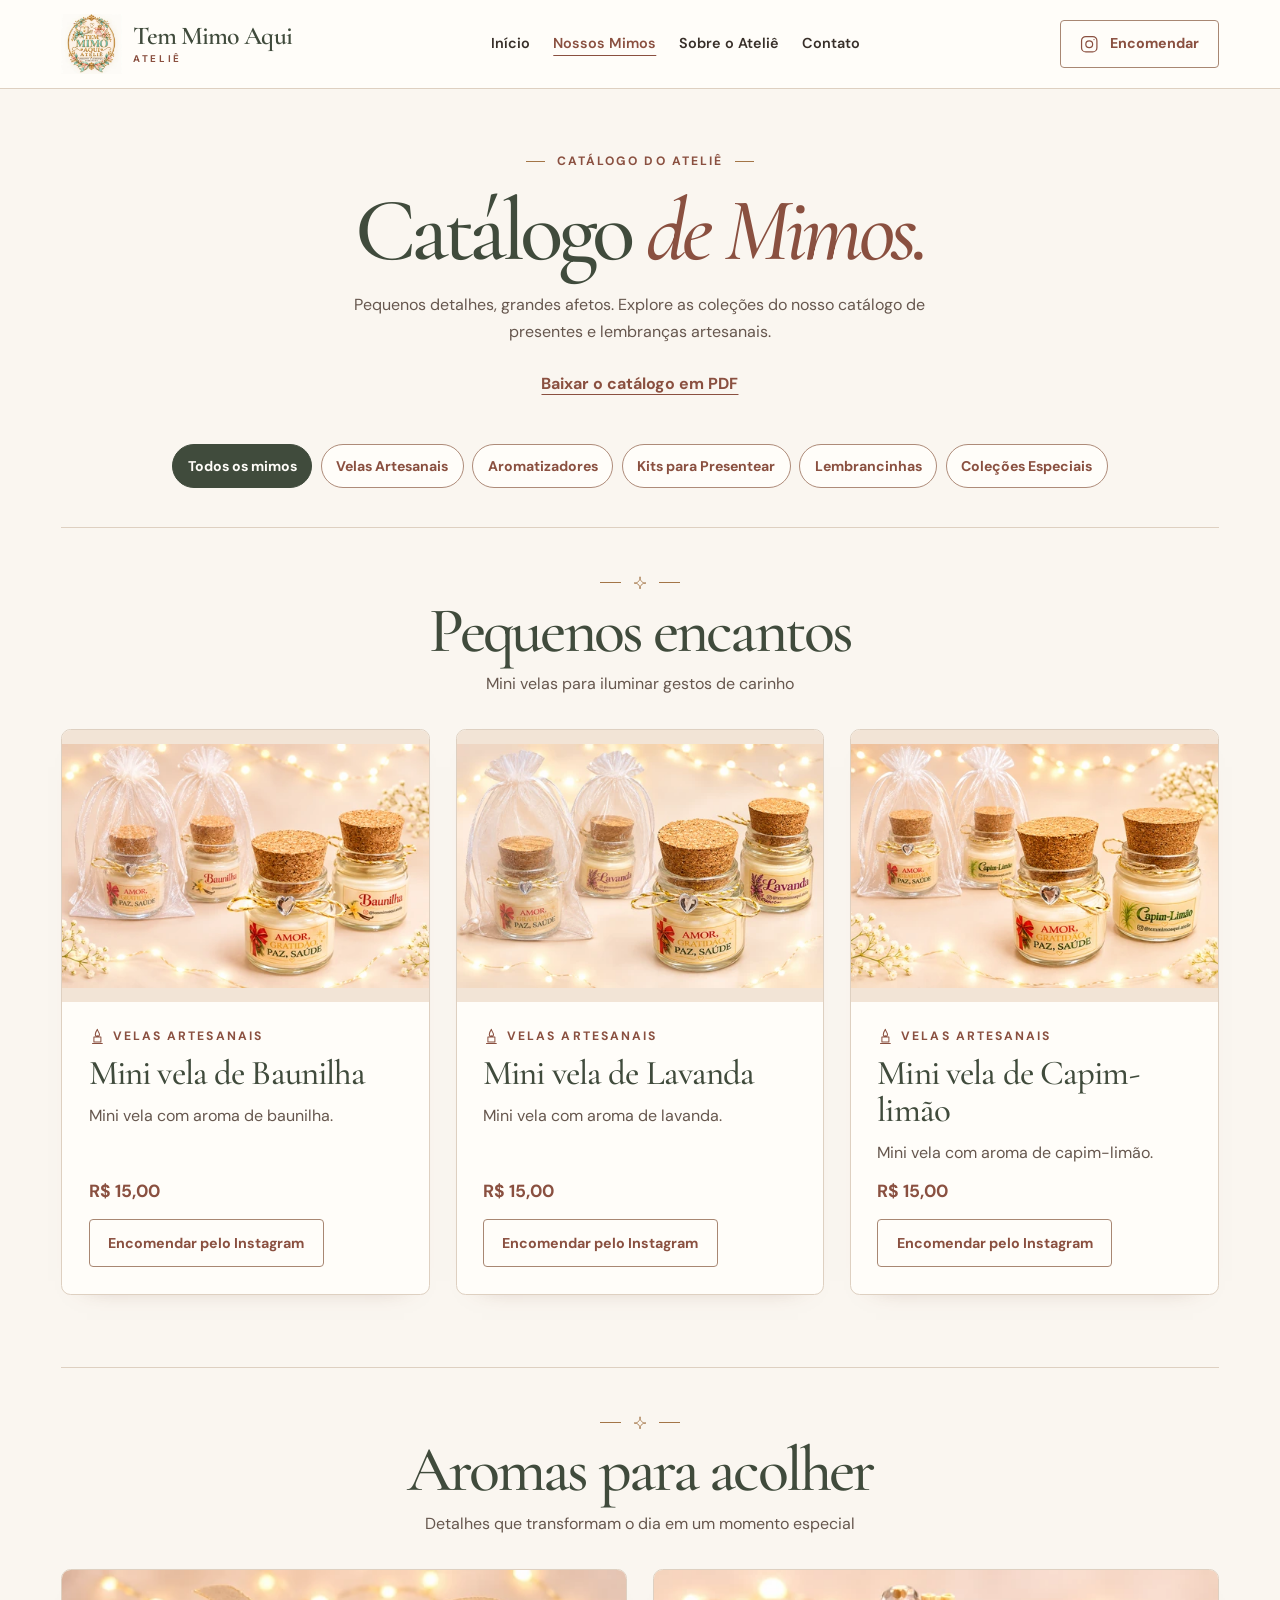
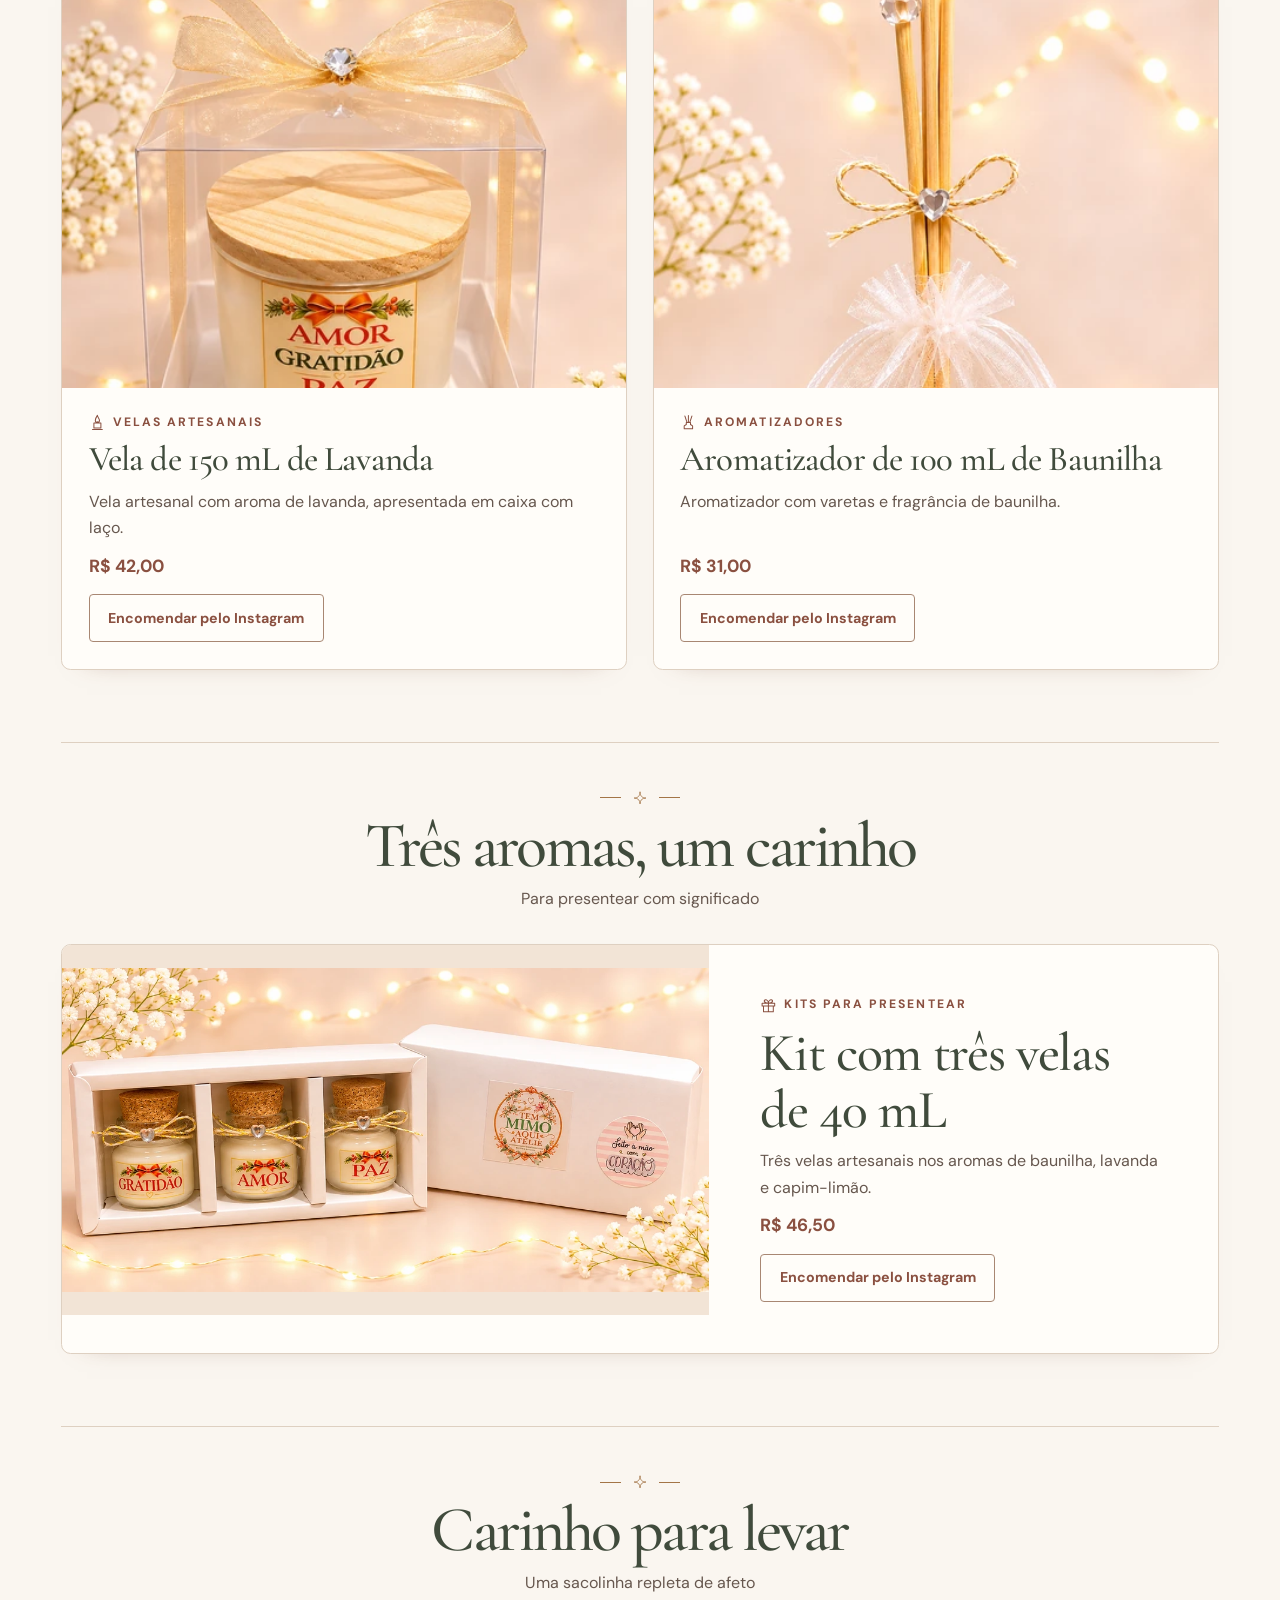
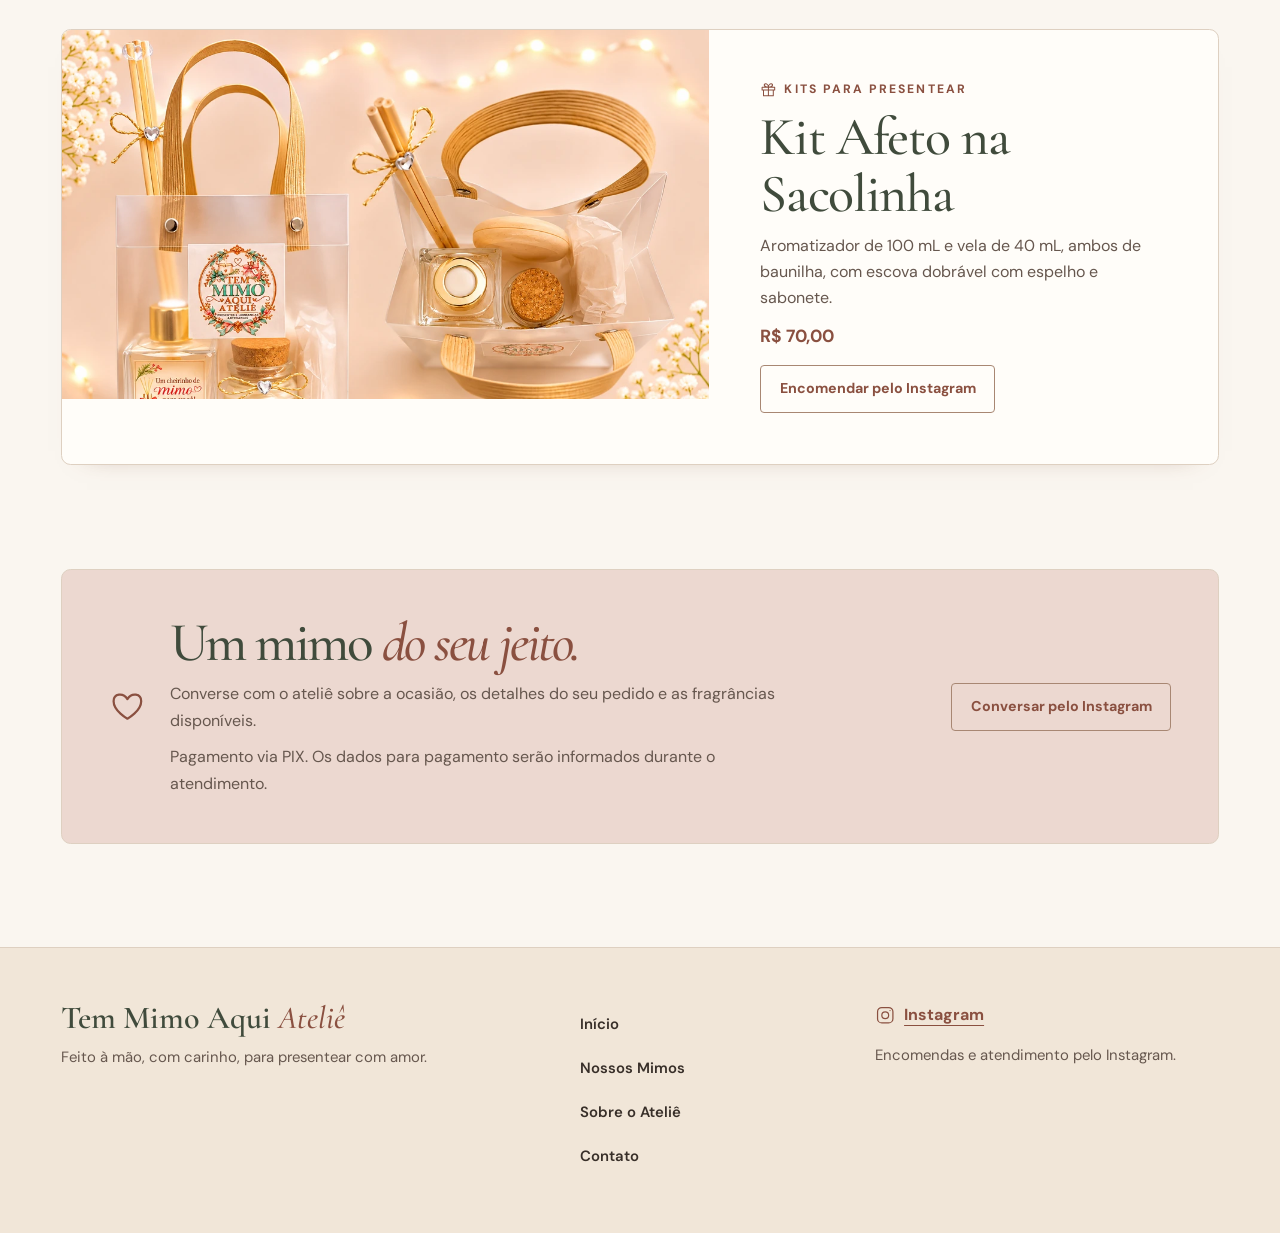
==== website/catalogo.html @ 84c3d54b "feat(website): publicar catálogo digital do ateliê" ====
<!doctype html>
<html lang="pt-BR">
<head>
  <meta charset="utf-8">
  <meta name="viewport" content="width=device-width, initial-scale=1">
  <meta name="theme-color" content="#faf6f0">
  <title>Nossos Mimos | Tem Mimo Aqui Ateliê</title>
  <meta name="description" content="Conheça as velas artesanais, os aromatizadores, os kits para presentear e as lembrancinhas do Tem Mimo Aqui Ateliê.">
  <meta property="og:title" content="Nossos Mimos | Tem Mimo Aqui Ateliê">
  <meta property="og:description" content="Conheça as velas artesanais, os aromatizadores, os kits para presentear e as lembrancinhas do Tem Mimo Aqui Ateliê.">
  <meta property="og:type" content="website">
  <meta property="og:locale" content="pt_BR">
  <meta property="og:site_name" content="Tem Mimo Aqui Ateliê">
  <link rel="icon" href="assets/icons/favicon.svg" type="image/svg+xml">
  <link rel="preconnect" href="https://fonts.googleapis.com">
  <link rel="preconnect" href="https://fonts.gstatic.com" crossorigin>
  <link rel="stylesheet" href="https://fonts.googleapis.com/css2?family=Cormorant+Garamond:ital,wght@0,400..600;1,400..600&amp;family=DM+Sans:wght@400..700&amp;display=swap">
  <link rel="stylesheet" href="css/styles.css">
  <link rel="stylesheet" href="css/animations.css">
  <script src="js/main.js" defer></script>
  <script src="js/animations.js" defer></script>
</head>
<body>
  <a class="skip-link" href="#conteudo">Pular para o conteúdo</a>
  <!-- inicio:cabecalho -->
<header class="site-header">
  <div class="wrap header-inner">
    <a class="brand" href="index.html"><span class="brand-mark"><img src="assets/images/logo/logo.jpg" srcset="assets/images/logo/logo-220.webp 220w" sizes="66px" width="1254" height="1254" alt="" decoding="async"></span><span class="brand-name">Tem Mimo Aqui<span>Ateliê</span></span></a>
    <nav class="desktop-nav" aria-label="Navegação principal"><ul><li><a href="index.html">Início</a></li><li><a href="catalogo.html" aria-current="page">Nossos Mimos</a></li><li><a href="sobre.html">Sobre o Ateliê</a></li><li><a href="contato.html">Contato</a></li></ul></nav>
    <a class="button secondary desktop-order instagram" href="https://www.instagram.com/temmimoaqui.atelie/" target="_blank" rel="noopener noreferrer"><svg class="icon " aria-hidden="true"><use href="assets/icons/mimos.svg#instagram"></use></svg>Encomendar</a>
    <details class="mobile-nav">
      <summary><span class="sr-only">Menu principal</span><svg class="icon open-icon" aria-hidden="true"><use href="assets/icons/mimos.svg#menu"></use></svg><svg class="icon close-icon" aria-hidden="true"><use href="assets/icons/mimos.svg#close"></use></svg></summary>
      <nav class="mobile-panel" aria-label="Navegação principal">
        <ul><li><a href="index.html">Início</a></li><li><a href="catalogo.html" aria-current="page">Nossos Mimos</a></li><li><a href="sobre.html">Sobre o Ateliê</a></li><li><a href="contato.html">Contato</a></li></ul>
        <a class="button secondary instagram" href="https://www.instagram.com/temmimoaqui.atelie/" target="_blank" rel="noopener noreferrer"><svg class="icon " aria-hidden="true"><use href="assets/icons/mimos.svg#instagram"></use></svg>Encomendar</a>
      </nav>
    </details>
  </div>
</header>
<!-- fim:cabecalho -->
  <main id="conteudo" tabindex="-1">
<section class="page-intro wrap">
  <p class="eyebrow ornament">Catálogo do ateliê</p>
  <h1>Catálogo <em>de Mimos.</em></h1>
  <p>Pequenos detalhes, grandes afetos. Explore as coleções do nosso catálogo de presentes e lembranças artesanais.</p>
  <!-- inicio:pdf -->
<a class="text-link pdf-link" href="assets/catalogo/catalogo-tem-mimo-aqui.pdf" download>Baixar o catálogo em PDF</a>
<!-- fim:pdf -->
</section>
<section class="wrap catalog" aria-labelledby="colecao">
  <h2 class="sr-only" id="colecao">Coleção de mimos</h2>
  <!-- inicio:filtros -->
<div class="filters" hidden role="group" aria-label="Filtrar por categoria" aria-controls="catalog-results"><button type="button" data-filter="todos" aria-pressed="true">Todos os mimos</button><button type="button" data-filter="velas" aria-pressed="false">Velas Artesanais</button><button type="button" data-filter="aromatizadores" aria-pressed="false">Aromatizadores</button><button type="button" data-filter="kits" aria-pressed="false">Kits para Presentear</button><button type="button" data-filter="lembrancinhas" aria-pressed="false">Lembrancinhas</button><button type="button" data-filter="colecoes" aria-pressed="false">Coleções Especiais</button></div><p class="sr-only" id="catalog-status" role="status"></p>
<!-- fim:filtros -->
  <!-- inicio:catalogo -->
<div id="catalog-results"><section class="catalog-edition" data-edition aria-labelledby="pequenos-encantos">
  <div class="edition-heading" data-reveal>
    <span class="edition-ornament" aria-hidden="true"><svg class="icon " aria-hidden="true"><use href="assets/icons/mimos.svg#sparkle"></use></svg></span>
    <h2 id="pequenos-encantos">Pequenos encantos</h2>
    <p>Mini velas para iluminar gestos de carinho</p>
  </div>
  <div class="product-grid"><article class="product-card" data-category="velas" data-reveal>
  <div class="product-media"><img src="assets/images/products/Cozy%20Handmade%20Candle%20Gift%20Set.png" srcset="assets/images/products/web/baunilha-480.webp 480w, assets/images/products/web/baunilha-1080.webp 1080w" sizes="(min-width: 80rem) 380px, (min-width: 62rem) 30vw, (min-width: 42rem) 45vw, 90vw" width="1536" height="1024" alt="Velas em potes com tampas de cortiça, incluindo uma com rótulo de baunilha." loading="lazy" decoding="async"></div>
  <div class="product-copy">
    <p class="eyebrow product-category"><svg class="icon " aria-hidden="true"><use href="assets/icons/mimos.svg#candle"></use></svg>Velas Artesanais</p>
    <h3>Mini vela de Baunilha</h3>
    <p class="product-description">Mini vela com aroma de baunilha.</p>
    <p class="price">R$ 15,00</p>
    <a class="button secondary product-order instagram" href="https://www.instagram.com/temmimoaqui.atelie/" target="_blank" rel="noopener noreferrer" aria-label="Encomendar pelo Instagram · Mini vela de Baunilha">Encomendar pelo Instagram</a>
  </div>
</article>
<article class="product-card" data-category="velas" data-reveal>
  <div class="product-media"><img src="assets/images/products/Festive%20Lavender%20Favor%20Candle%20Collection.png" srcset="assets/images/products/web/lavanda-480.webp 480w, assets/images/products/web/lavanda-1080.webp 1080w" sizes="(min-width: 80rem) 380px, (min-width: 62rem) 30vw, (min-width: 42rem) 45vw, 90vw" width="1536" height="1024" alt="Velas para lembrancinha com tampas de cortiça, incluindo uma com rótulo de lavanda." loading="lazy" decoding="async"></div>
  <div class="product-copy">
    <p class="eyebrow product-category"><svg class="icon " aria-hidden="true"><use href="assets/icons/mimos.svg#candle"></use></svg>Velas Artesanais</p>
    <h3>Mini vela de Lavanda</h3>
    <p class="product-description">Mini vela com aroma de lavanda.</p>
    <p class="price">R$ 15,00</p>
    <a class="button secondary product-order instagram" href="https://www.instagram.com/temmimoaqui.atelie/" target="_blank" rel="noopener noreferrer" aria-label="Encomendar pelo Instagram · Mini vela de Lavanda">Encomendar pelo Instagram</a>
  </div>
</article>
<article class="product-card" data-category="velas" data-reveal>
  <div class="product-media"><img src="assets/images/products/Cozy%20Handmade%20Candle%20Gift%20Set%281%29.png" srcset="assets/images/products/web/capim-limao-480.webp 480w, assets/images/products/web/capim-limao-1080.webp 1080w" sizes="(min-width: 80rem) 380px, (min-width: 62rem) 30vw, (min-width: 42rem) 45vw, 90vw" width="1536" height="1024" alt="Velas em potes com tampas de cortiça, incluindo uma com rótulo de capim-limão." loading="lazy" decoding="async"></div>
  <div class="product-copy">
    <p class="eyebrow product-category"><svg class="icon " aria-hidden="true"><use href="assets/icons/mimos.svg#candle"></use></svg>Velas Artesanais</p>
    <h3>Mini vela de Capim-limão</h3>
    <p class="product-description">Mini vela com aroma de capim-limão.</p>
    <p class="price">R$ 15,00</p>
    <a class="button secondary product-order instagram" href="https://www.instagram.com/temmimoaqui.atelie/" target="_blank" rel="noopener noreferrer" aria-label="Encomendar pelo Instagram · Mini vela de Capim-limão">Encomendar pelo Instagram</a>
  </div>
</article></div>
</section>
<section class="catalog-edition" data-edition aria-labelledby="aromas-para-acolher">
  <div class="edition-heading" data-reveal>
    <span class="edition-ornament" aria-hidden="true"><svg class="icon " aria-hidden="true"><use href="assets/icons/mimos.svg#sparkle"></use></svg></span>
    <h2 id="aromas-para-acolher">Aromas para acolher</h2>
    <p>Detalhes que transformam o dia em um momento especial</p>
  </div>
  <div class="product-grid"><article class="product-card" data-category="velas" data-reveal>
  <div class="product-media"><img src="assets/images/products/Elegant%20Candle%20Gift%20Box%20with%20Golden%20Bow.png" srcset="assets/images/products/web/vela-embalada-480.webp 480w, assets/images/products/web/vela-embalada-1080.webp 1080w" sizes="(min-width: 80rem) 380px, (min-width: 62rem) 30vw, (min-width: 42rem) 45vw, 90vw" width="1254" height="1254" alt="Vela com tampa de madeira em caixa transparente com laço dourado." loading="lazy" decoding="async"></div>
  <div class="product-copy">
    <p class="eyebrow product-category"><svg class="icon " aria-hidden="true"><use href="assets/icons/mimos.svg#candle"></use></svg>Velas Artesanais</p>
    <h3>Vela de 150 mL de Lavanda</h3>
    <p class="product-description">Vela artesanal com aroma de lavanda, apresentada em caixa com laço.</p>
    <p class="price">R$ 42,00</p>
    <a class="button secondary product-order instagram" href="https://www.instagram.com/temmimoaqui.atelie/" target="_blank" rel="noopener noreferrer" aria-label="Encomendar pelo Instagram · Vela de 150 mL de Lavanda">Encomendar pelo Instagram</a>
  </div>
</article>
<article class="product-card" data-category="aromatizadores" data-reveal>
  <div class="product-media"><img src="assets/images/products/Elegant%20Mimo%20Reed%20Diffuser%20Gift.png" srcset="assets/images/products/web/aromatizador-480.webp 480w, assets/images/products/web/aromatizador-1024.webp 1024w" sizes="(min-width: 80rem) 380px, (min-width: 62rem) 30vw, (min-width: 42rem) 45vw, 90vw" width="1024" height="1536" alt="Frasco de aromatizador com varetas e laço dourado, em embalagem transparente." loading="lazy" decoding="async"></div>
  <div class="product-copy">
    <p class="eyebrow product-category"><svg class="icon " aria-hidden="true"><use href="assets/icons/mimos.svg#diffuser"></use></svg>Aromatizadores</p>
    <h3>Aromatizador de 100 mL de Baunilha</h3>
    <p class="product-description">Aromatizador com varetas e fragrância de baunilha.</p>
    <p class="price">R$ 31,00</p>
    <a class="button secondary product-order instagram" href="https://www.instagram.com/temmimoaqui.atelie/" target="_blank" rel="noopener noreferrer" aria-label="Encomendar pelo Instagram · Aromatizador de 100 mL de Baunilha">Encomendar pelo Instagram</a>
  </div>
</article></div>
</section>
<section class="catalog-edition single-edition" data-edition aria-labelledby="tres-aromas">
  <div class="edition-heading" data-reveal>
    <span class="edition-ornament" aria-hidden="true"><svg class="icon " aria-hidden="true"><use href="assets/icons/mimos.svg#sparkle"></use></svg></span>
    <h2 id="tres-aromas">Três aromas, um carinho</h2>
    <p>Para presentear com significado</p>
  </div>
  <div class="product-grid"><article class="product-card" data-category="kits" data-reveal>
  <div class="product-media"><img src="assets/images/products/Cozy%20Handmade%20Candle%20Gift%20Set%282%29.png" srcset="assets/images/products/web/tres-velas-480.webp 480w, assets/images/products/web/tres-velas-1080.webp 1080w" sizes="(min-width: 80rem) 650px, (min-width: 54rem) 51vw, 90vw" width="1774" height="887" alt="Três velas de tampa de cortiça alinhadas em uma caixa branca." loading="lazy" decoding="async"></div>
  <div class="product-copy">
    <p class="eyebrow product-category"><svg class="icon " aria-hidden="true"><use href="assets/icons/mimos.svg#gift"></use></svg>Kits para Presentear</p>
    <h3>Kit com três velas de 40 mL</h3>
    <p class="product-description">Três velas artesanais nos aromas de baunilha, lavanda e capim-limão.</p>
    <p class="price">R$ 46,50</p>
    <a class="button secondary product-order instagram" href="https://www.instagram.com/temmimoaqui.atelie/" target="_blank" rel="noopener noreferrer" aria-label="Encomendar pelo Instagram · Kit com três velas de 40 mL">Encomendar pelo Instagram</a>
  </div>
</article></div>
</section>
<section class="catalog-edition single-edition" data-edition aria-labelledby="carinho-para-levar">
  <div class="edition-heading" data-reveal>
    <span class="edition-ornament" aria-hidden="true"><svg class="icon " aria-hidden="true"><use href="assets/icons/mimos.svg#sparkle"></use></svg></span>
    <h2 id="carinho-para-levar">Carinho para levar</h2>
    <p>Uma sacolinha repleta de afeto</p>
  </div>
  <div class="product-grid"><article class="product-card" data-category="kits" data-reveal>
  <div class="product-media"><img src="assets/images/products/Ateli%C3%AA%20de%20Mimos%20Artesanais.png" srcset="assets/images/products/web/kits-480.webp 480w, assets/images/products/web/kits-1080.webp 1080w" sizes="(min-width: 80rem) 650px, (min-width: 54rem) 51vw, 90vw" width="1536" height="1024" alt="Conjuntos para presente em embalagens transparentes com alças douradas." loading="lazy" decoding="async"></div>
  <div class="product-copy">
    <p class="eyebrow product-category"><svg class="icon " aria-hidden="true"><use href="assets/icons/mimos.svg#gift"></use></svg>Kits para Presentear</p>
    <h3>Kit Afeto na Sacolinha</h3>
    <p class="product-description">Aromatizador de 100 mL e vela de 40 mL, ambos de baunilha, com escova dobrável com espelho e sabonete.</p>
    <p class="price">R$ 70,00</p>
    <a class="button secondary product-order instagram" href="https://www.instagram.com/temmimoaqui.atelie/" target="_blank" rel="noopener noreferrer" aria-label="Encomendar pelo Instagram · Kit Afeto na Sacolinha">Encomendar pelo Instagram</a>
  </div>
</article></div>
</section></div>
<!-- fim:catalogo -->
  <p class="empty" id="catalog-empty" hidden>Ainda não há mimos nesta categoria. Acompanhe as novidades pelo <a class="text-link instagram" data-instagram href="https://www.instagram.com/temmimoaqui.atelie/" target="_blank" rel="noopener noreferrer">Instagram do ateliê</a>.</p>
</section>
<section class="wrap section catalog-note" data-reveal>
  <div class="social-panel">
    <svg class="icon social-icon" aria-hidden="true"><use href="assets/icons/mimos.svg#heart"></use></svg>
    <div><h2>Um mimo <em>do seu jeito.</em></h2><p>Converse com o ateliê sobre a ocasião, os detalhes do seu pedido e as fragrâncias disponíveis.</p><!-- inicio:pagamento --><p class="payment">Pagamento via PIX. Os dados para pagamento serão informados durante o atendimento.</p><!-- fim:pagamento --></div>
    <a class="button secondary instagram" data-instagram href="https://www.instagram.com/temmimoaqui.atelie/" target="_blank" rel="noopener noreferrer">Conversar pelo Instagram</a>
  </div>
</section>
  </main>
  <!-- inicio:rodape -->
<footer class="site-footer">
  <div class="wrap footer-grid">
    <div><a class="footer-brand" href="index.html">Tem Mimo Aqui <em>Ateliê</em></a><p>Feito à mão, com carinho, para presentear com amor.</p></div>
    <nav aria-label="Navegação do rodapé"><ul><li><a href="index.html">Início</a></li><li><a href="catalogo.html">Nossos Mimos</a></li><li><a href="sobre.html">Sobre o Ateliê</a></li><li><a href="contato.html">Contato</a></li></ul></nav>
    <div class="footer-order"><a class="text-link instagram" href="https://www.instagram.com/temmimoaqui.atelie/" target="_blank" rel="noopener noreferrer"><svg class="icon " aria-hidden="true"><use href="assets/icons/mimos.svg#instagram"></use></svg> Instagram</a><p>Encomendas e atendimento pelo Instagram.</p></div>
  </div>
</footer>
<!-- fim:rodape -->
</body>
</html>
---- website/css/styles.css ----
:root {
  color-scheme: light;
  --paper: #faf6f0;
  --surface: #fffdf9;
  --cream: #f1e6d8;
  --rose: #ecd8d0;
  --champagne: #e9d8be;
  --gold: #a37547;
  --ink: #382f29;
  --muted: #66574e;
  --green: #404b3c;
  --terra: #8a5040;
  --line: #ded0c1;
  --serif: "Cormorant Garamond", Georgia, serif;
  --sans: "DM Sans", system-ui, sans-serif;
  --content: 76rem;
  --gutter: clamp(1.125rem, 4.8vw, 4rem);
  --radius: 0.6rem;
}
*, *::before, *::after { box-sizing: border-box; }
body { margin: 0; background: var(--paper); color: var(--ink); font: 400 1rem/1.65 var(--sans); }
img { display: block; max-width: 100%; height: auto; }
a { color: inherit; }
button, summary { font: inherit; }
[hidden] { display: none !important; }
:focus-visible { outline: 3px solid var(--terra); outline-offset: 5px; }
main:focus { outline: none; }
p, h1, h2, h3, figure { margin: 0; }
h1, h2, h3, .hero-title { font-family: var(--serif); font-weight: 500; line-height: .99; color: var(--green); }
h1, .hero-title { font-size: clamp(3.15rem, 7vw, 6.6rem); letter-spacing: -.055em; }
h2 { font-size: clamp(2.45rem, 5vw, 4.3rem); letter-spacing: -.045em; }
h3 { font-size: clamp(1.65rem, 3vw, 2.18rem); letter-spacing: -.025em; line-height: 1.06; }
em { color: var(--terra); font-weight: 500; }
.wrap { width: min(var(--content), 100% - 2 * var(--gutter)); margin-inline: auto; }
.section { padding-block: clamp(3.75rem, 8vw, 7rem); }
.sr-only, .skip-link:not(:focus) { position: absolute; width: 1px; height: 1px; padding: 0; margin: -1px; overflow: hidden; clip-path: inset(50%); white-space: nowrap; border: 0; }
.skip-link:focus { position: fixed; z-index: 5; top: .75rem; left: 1rem; padding: .7rem 1rem; background: var(--surface); }
.icon { display: inline-block; flex: none; width: 1.28rem; height: 1.28rem; fill: none; stroke: currentColor; stroke-width: 1.45; stroke-linecap: round; stroke-linejoin: round; vertical-align: middle; }
.eyebrow { color: var(--terra); font: 700 .76rem/1.4 var(--sans); text-transform: uppercase; letter-spacing: .17em; }
.short-rule { display: inline-block; width: 1.9rem; height: 1px; margin-right: .5rem; vertical-align: .22em; background: var(--gold); }
.intro { max-width: 33rem; color: var(--muted); font-size: clamp(1rem, 1.9vw, 1.13rem); }
.button {
  display: inline-flex; width: fit-content; max-width: 100%; min-height: 3rem; align-items: center; justify-content: center;
  gap: .65rem; border: 1px solid transparent; border-radius: .25rem; padding: .75rem 1.15rem;
  font-size: .89rem; font-weight: 700; line-height: 1.35; text-align: center; text-decoration: none;
  transition: background-color 240ms ease, border-color 240ms ease, color 240ms ease, box-shadow 240ms ease;
}
.primary { background: var(--green); color: var(--surface); border-color: var(--green); }
.secondary { background: transparent; border-color: #a88773; color: var(--terra); }
.text-link { display: inline-flex; align-items: center; gap: .55rem; width: fit-content; color: var(--terra); font-weight: 700; text-underline-offset: .3em; }
.actions { display: flex; flex-wrap: wrap; gap: .7rem; }
.actions .button { flex: 1 1 13rem; }

.site-header { position: relative; z-index: 2; border-bottom: 1px solid var(--line); background: var(--surface); }
.header-inner { position: relative; display: flex; justify-content: space-between; align-items: center; gap: 1rem; min-height: 4.95rem; }
.brand { display: inline-flex; align-items: center; gap: .7rem; text-decoration: none; flex: none; }
.brand-mark { display: grid; place-items: center; inline-size: 3.25rem; block-size: 3.25rem; color: var(--terra); }
.brand-mark img { width: 100%; height: 100%; object-fit: contain; }
.brand-name { display: block; color: var(--green); font: 600 1.61rem/.95 var(--serif); white-space: nowrap; letter-spacing: -.035em; }
.brand-name span { display: block; margin-top: .3rem; color: var(--terra); font: 700 .61rem/1 var(--sans); letter-spacing: .26em; text-transform: uppercase; }
.desktop-nav, .desktop-order { display: none; }
.site-header ul, .site-footer ul { padding: 0; margin: 0; list-style: none; }
.site-header nav li a { font-weight: 600; color: var(--ink); text-decoration: none; }
.site-header nav li a[aria-current="page"] { color: var(--terra); text-decoration: underline; text-decoration-thickness: 1px; text-underline-offset: .47em; }
.mobile-nav summary { display: grid; place-items: center; width: 2.75rem; height: 2.75rem; color: var(--terra); border: 1px solid var(--line); border-radius: .25rem; cursor: pointer; list-style: none; }
.mobile-nav summary::-webkit-details-marker { display: none; }
.mobile-nav summary .icon { grid-area: 1 / 1; }
.mobile-nav:not([open]) .close-icon, .mobile-nav[open] .open-icon { display: none; }
.mobile-panel { position: absolute; inset: calc(100% - .25rem) 0 auto; padding: .75rem 1.25rem 1.15rem; background: var(--surface); border: 1px solid var(--line); border-radius: var(--radius); box-shadow: 0 15px 30px #53362918; }
.mobile-panel li a { display: flex; align-items: center; min-height: 2.75rem; }
.mobile-panel .button { margin-top: .5rem; }

.hero, .story, .contact-layout { display: grid; gap: clamp(2rem, 5vw, 5rem); align-items: center; padding-block: clamp(3.4rem, 7vw, 6.3rem); }
.hero-copy, .story-copy, .contact-copy { display: grid; justify-items: start; gap: 1.3rem; }
.hero-title { font-size: clamp(2.7rem, 8.8vw, 4.3rem); }
.hero-title em { display: block; }
.hero .actions { width: 100%; margin-top: .35rem; }
.editorial-photo { position: relative; padding: clamp(.65rem, 1.6vw, 1.15rem); border: 1px solid #cfb597; border-radius: var(--radius); background: var(--champagne); box-shadow: 0 24px 54px -37px #70422e83; }
.editorial-photo::after { position: absolute; content: ""; inset: .31rem; border: 1px solid #fff8; border-radius: calc(var(--radius) - .2rem); pointer-events: none; }
.photo-mat { position: relative; overflow: hidden; border-radius: .24rem; background: #f1e1d0; }
.photo-mat img { width: 100%; height: 100%; object-fit: contain; }
.hero-photo .photo-mat { aspect-ratio: 3 / 2; }
.glimmer { position: absolute; pointer-events: none; inset: 0; }
.glimmer::before, .glimmer::after { position: absolute; top: 13%; left: 11%; width: .31rem; height: .31rem; border-radius: 50%; background: #fff3db; box-shadow: 0 0 1rem .21rem #ffe8bb; content: ""; }
.glimmer::after { top: 79%; left: 90%; width: .21rem; height: .21rem; }
.values { padding-block: 1rem; background: var(--cream); border-block: 1px solid var(--line); }
.values-inner { display: flex; flex-wrap: wrap; justify-content: space-evenly; gap: .63rem 1.2rem; text-align: center; }
.values-inner > span { display: inline-flex; gap: .55rem; align-items: center; color: var(--terra); font-size: .9rem; font-weight: 600; }
.values-inner .icon { width: 1.05rem; height: 1.05rem; }
.section-heading { display: grid; gap: 1rem; margin-bottom: clamp(1.5rem, 4vw, 2.8rem); }
.section-heading .eyebrow { margin-bottom: .55rem; }
.centered { text-align: center; justify-items: center; }

.product-grid { display: grid; gap: clamp(1rem, 2vw, 1.65rem); }
.product-card { display: flex; min-width: 0; flex-direction: column; overflow: hidden; border: 1px solid var(--line); border-radius: var(--radius); background: var(--surface); box-shadow: 0 12px 26px -26px #77463299; }
.product-media { display: grid; place-items: center; overflow: hidden; aspect-ratio: 1.35; min-width: 0; background: #f2e4d6; }
.product-media img { width: 100%; height: 100%; object-fit: contain; }
.photo-placeholder { display: grid; width: 100%; height: 100%; min-height: 13rem; place-content: center; justify-items: center; gap: .65rem; padding: 1rem; color: var(--terra); text-align: center; }
.photo-placeholder .icon { width: 2.3rem; height: 2.3rem; stroke-width: 1; }
.photo-placeholder span { font-size: .84rem; font-weight: 600; }
.product-copy { display: flex; flex: 1; flex-direction: column; align-items: start; gap: .65rem; padding: clamp(1.05rem, 2.4vw, 1.65rem); }
.product-category { display: flex; gap: .45rem; align-items: center; }
.product-category .icon { width: 1.05rem; height: 1.05rem; }
.product-description { flex: 1; color: var(--muted); }
.price { color: var(--terra); font-size: 1.1rem; font-weight: 700; }
.product-order { margin-top: .2rem; }

.order { background: #f5eee4; border-block: 1px solid var(--line); }
.steps { display: grid; grid-template-columns: repeat(2, minmax(0, 1fr)); gap: 1.75rem 1rem; padding: 0; list-style: none; margin: 0; }
.steps li { display: grid; justify-items: start; align-content: start; gap: .58rem; }
.steps .icon { width: 1.9rem; height: 1.9rem; color: var(--terra); margin-bottom: .3rem; }
.steps li p { color: var(--muted); }
.payment { color: var(--muted); }
.order .payment { text-align: center; border-top: 1px solid var(--line); margin-top: clamp(1.75rem, 5vw, 3.25rem); padding-top: 1.2rem; }
.social-panel { display: grid; justify-items: start; gap: 1.05rem; align-items: center; padding: clamp(1.15rem, 4vw, 2.9rem); border: 1px solid var(--line); border-radius: var(--radius); background: var(--rose); }
.social-panel h2 { font-size: clamp(2.2rem, 4.3vw, 3.45rem); }
.social-panel p { max-width: 39rem; margin-top: .65rem; color: var(--muted); }
.social-icon { width: 2.3rem; height: 2.3rem; color: var(--terra); }

.page-intro { display: grid; gap: 1.05rem; justify-items: center; text-align: center; padding-block: clamp(2.45rem, 5vw, 4rem) clamp(1.5rem, 3vw, 2.5rem); }
.page-intro > p:not(.eyebrow) { max-width: 38rem; color: var(--muted); }
.ornament { display: inline-flex; align-items: center; gap: .75rem; }
.ornament::before, .ornament::after { width: 1.2rem; height: 1px; background: var(--gold); content: ""; }
.pdf-link { display: inline-flex; min-height: 2.75rem; align-items: center; }
.filters { display: flex; flex-wrap: wrap; justify-content: center; gap: .55rem; padding-bottom: clamp(1.65rem, 3vw, 2.5rem); }
.filters button { min-height: 2.75rem; padding: .48rem .9rem; color: var(--terra); background: var(--surface); border: 1px solid #ae8b79; border-radius: 2rem; font-size: .88rem; font-weight: 700; cursor: pointer; }
.filters button[aria-pressed="true"] { color: var(--surface); background: var(--green); border-color: var(--green); }
.catalog-edition { border-top: 1px solid var(--line); padding-block: clamp(1.5rem, 4.5vw, 3rem) clamp(2.3rem, 6vw, 4.5rem); }
.edition-heading { display: grid; gap: .55rem; justify-items: center; text-align: center; margin-bottom: clamp(1.25rem, 3vw, 2rem); }
.edition-heading > p { color: var(--muted); }
.edition-ornament { display: flex; gap: .75rem; align-items: center; color: var(--gold); }
.edition-ornament::before, .edition-ornament::after { width: 1.3rem; height: 1px; background: currentColor; content: ""; }
.edition-ornament .icon { width: .88rem; height: .88rem; }
.catalog-note { padding-top: clamp(1rem, 4vw, 2rem); }
.empty { padding-block: 2.5rem; text-align: center; color: var(--muted); }
.story-copy > p:not(.eyebrow) { color: var(--muted); max-width: 35rem; }
.gallery-section { background: #f4eadf; border-top: 1px solid var(--line); }
.gallery { display: grid; gap: 1rem; }
.gallery figure { display: grid; min-width: 0; place-items: center; background: var(--cream); border-radius: var(--radius); border: 1px solid var(--line); overflow: hidden; }
.gallery img { width: 100%; object-fit: contain; }
.contact-layout h1 { font-size: clamp(3.1rem, 7vw, 6.2rem); }
.handle { font-size: clamp(1rem, 3vw, 1.25rem); }
.contact-art { position: relative; border-radius: var(--radius); overflow: hidden; }
.contact-art img { width: 100%; }
.contact-payment { display: flex; align-items: center; gap: .85rem; padding: 1rem; margin-bottom: clamp(3rem, 6vw, 5rem); border-block: 1px solid var(--line); color: var(--terra); }

.site-footer { padding-block: clamp(2rem, 5vw, 3.4rem); border-top: 1px solid var(--line); background: var(--cream); }
.footer-grid { display: grid; gap: 1.25rem; }
.footer-brand { font: 600 2rem/1 var(--serif); color: var(--green); text-decoration: none; }
.site-footer p { margin-top: .55rem; color: var(--muted); font-size: .93rem; }
.site-footer li a { display: inline-flex; min-height: 2.75rem; align-items: center; text-decoration: none; font-weight: 600; font-size: .93rem; }

@media (min-width: 36rem) {
  .actions .button { flex: 0 1 auto; }
  .split-heading { grid-template-columns: 1fr auto; align-items: end; }
  .social-panel { grid-template-columns: auto 1fr; }
  .social-panel .button { grid-column: 2; }
  .footer-grid { grid-template-columns: repeat(2, 1fr); }
}
@media (min-width: 42rem) {
  .product-grid, .gallery { grid-template-columns: repeat(2, minmax(0, 1fr)); }
  .steps { grid-template-columns: repeat(4, minmax(0, 1fr)); gap: 1.5rem; }
}
@media (min-width: 54rem) {
  .hero { grid-template-columns: minmax(0, 1fr) minmax(0, 1.15fr); }
  .hero-title { font-size: clamp(3rem, 4.58vw, 4.28rem); }
  .story, .contact-layout { grid-template-columns: repeat(2, minmax(0, 1fr)); }
  .hero .actions { column-gap: .6rem; }
  .header-inner { min-height: 5.5rem; }
  .brand-mark { width: 3.8rem; height: 3.8rem; }
  .desktop-nav, .desktop-order { display: inline-flex; }
  .desktop-nav ul { display: flex; align-items: center; flex-wrap: wrap; gap: .3rem clamp(.7rem, 1.8vw, 1.9rem); }
  .desktop-nav li a { display: inline-flex; align-items: center; min-height: 3rem; font-size: .9rem; }
  .mobile-nav { display: none; }
  .catalog-edition .product-grid:has(> .product-card:nth-child(2):last-child) { grid-template-columns: repeat(2, minmax(0, 1fr)); }
  .single-edition .product-grid { grid-template-columns: minmax(0, 1fr); }
  .single-edition .product-card { display: grid; grid-template-columns: 56% 44%; }
  .single-edition .product-media { aspect-ratio: 1.75; }
  .single-edition .product-copy { align-self: center; padding: clamp(1.5rem, 4vw, 3.5rem); }
  .single-edition .product-copy h3 { font-size: clamp(2rem, 4.2vw, 3.6rem); }
  .footer-grid { grid-template-columns: 1.45fr .8fr 1fr; }
}
@media (min-width: 62rem) {
  .product-grid, .gallery { grid-template-columns: repeat(3, minmax(0, 1fr)); }
  .social-panel { grid-template-columns: auto 1fr auto; gap: 1.5rem; }
  .social-panel .button { grid-column: auto; }
}
@media (max-width: 21rem) {
  .steps { grid-template-columns: 1fr; }
}
@media (hover: hover) and (pointer: fine) {
  .primary:hover { background: #515b48; border-color: #515b48; }
  .secondary:hover, .filters button:not([aria-pressed="true"]):hover { background: #f1e1d2; border-color: var(--terra); }
  .instagram:hover .icon { transform: translateX(2px); }
  .product-card:hover .product-media img { transform: scale(1.02); }
  .product-card:hover { box-shadow: 0 16px 34px -23px #76453073; }
  .contact-button:hover { box-shadow: inset 0 -2px #d5aa71; }
  .site-header nav a:hover, .site-footer nav a:hover { color: var(--terra); }
}

.social-photo { width: 100%; max-width: 10.5rem; background: var(--cream); border: 1px solid #c6a997; border-radius: .35rem; overflow: hidden; }
.social-photo img { width: 100%; object-fit: contain; }
.social-photo .photo-placeholder { min-height: 7rem; }
---- website/css/animations.css ----
:root { --settle: cubic-bezier(.22, 1, .36, 1); }

@view-transition { navigation: auto; }

::view-transition-old(root) { animation: page-away 180ms ease both; }
::view-transition-new(root) { animation: page-in 310ms var(--settle) both; }

.page-fallback-out main { animation: page-away 135ms ease both; }
.page-fallback-in main { animation: page-in 265ms var(--settle) both; }
.mobile-nav[open] .mobile-panel { animation: menu-in 210ms var(--settle) both; }
.contact-button { animation: contact-in 520ms var(--settle) both; }
.glimmer::before, .glimmer::after { animation: glimmer-in 3s ease-in-out both; }
.glimmer::after { animation-delay: .45s; }

[data-reveal].reveal-ready { opacity: 0; transform: translateY(18px); }
[data-reveal].reveal-visible {
  opacity: 1;
  transform: translateY(0);
  transition: opacity 550ms var(--settle), transform 550ms var(--settle);
  transition-delay: var(--reveal-delay, 0ms);
}
[data-reveal]:focus-within { opacity: 1; transform: none; transition: none; }
#catalog-results.filter-away { animation: filter-away 115ms ease both; }
#catalog-results.filter-in { animation: filter-in 240ms var(--settle) both; }
.product-card { transition: box-shadow 300ms ease; }
.product-media img, .instagram .icon { transition: transform 290ms var(--settle); }

@keyframes page-away { to { opacity: 0; transform: translateY(-4px); } }
@keyframes page-in { from { opacity: 0; transform: translateY(5px); } }
@keyframes menu-in { from { opacity: 0; transform: translateY(-5px); } }
@keyframes contact-in { from { opacity: 0; transform: translateY(6px); } }
@keyframes glimmer-in { from { opacity: .15; } 55% { opacity: .85; } to { opacity: .45; } }
@keyframes filter-away { to { opacity: .27; } }
@keyframes filter-in { from { opacity: .6; } }

@media (prefers-reduced-motion: reduce) {
  *, *::before, *::after { animation-duration: .01ms !important; animation-delay: 0ms !important; transition-duration: .01ms !important; transition-delay: 0ms !important; }
  ::view-transition-old(root), ::view-transition-new(root) { animation: none; }
  [data-reveal].reveal-ready, [data-reveal].reveal-visible { opacity: 1; transform: none; }
  .product-card:hover .product-media img, .instagram:hover .icon { transform: none; }
}
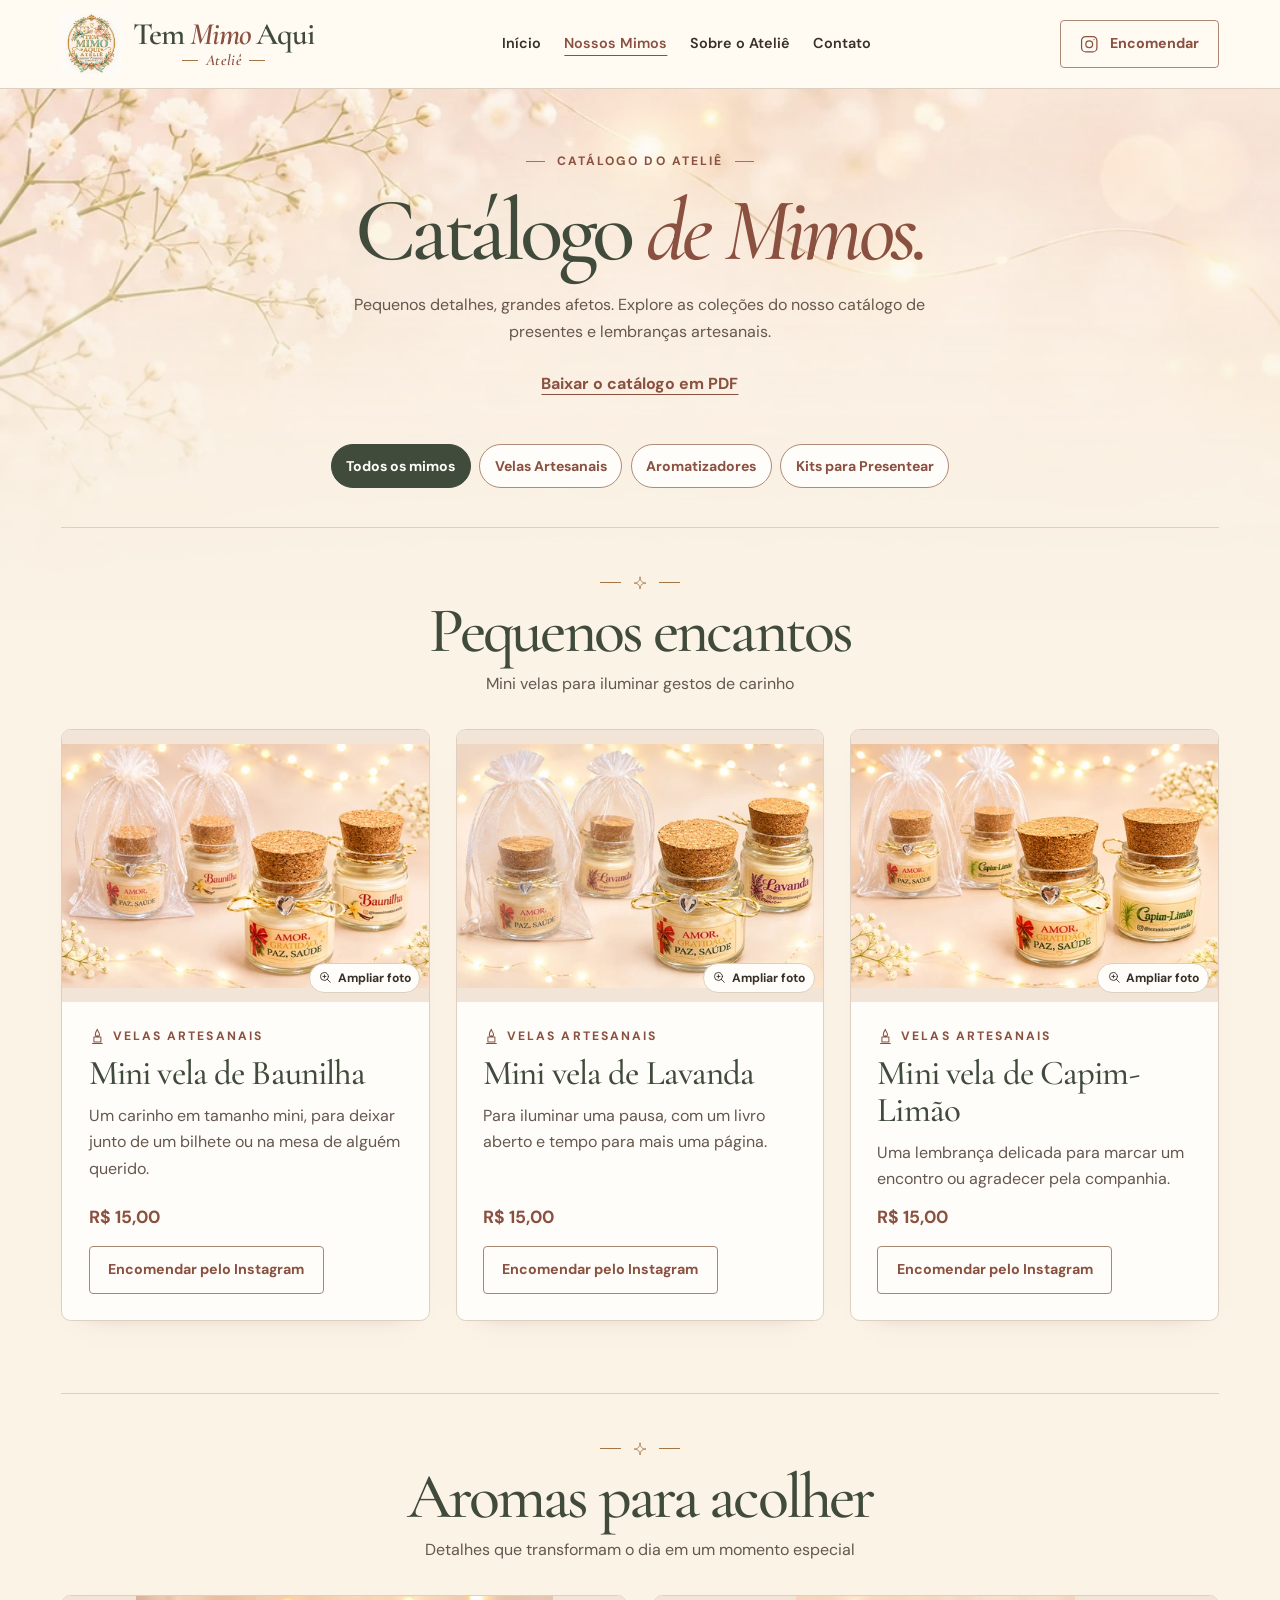
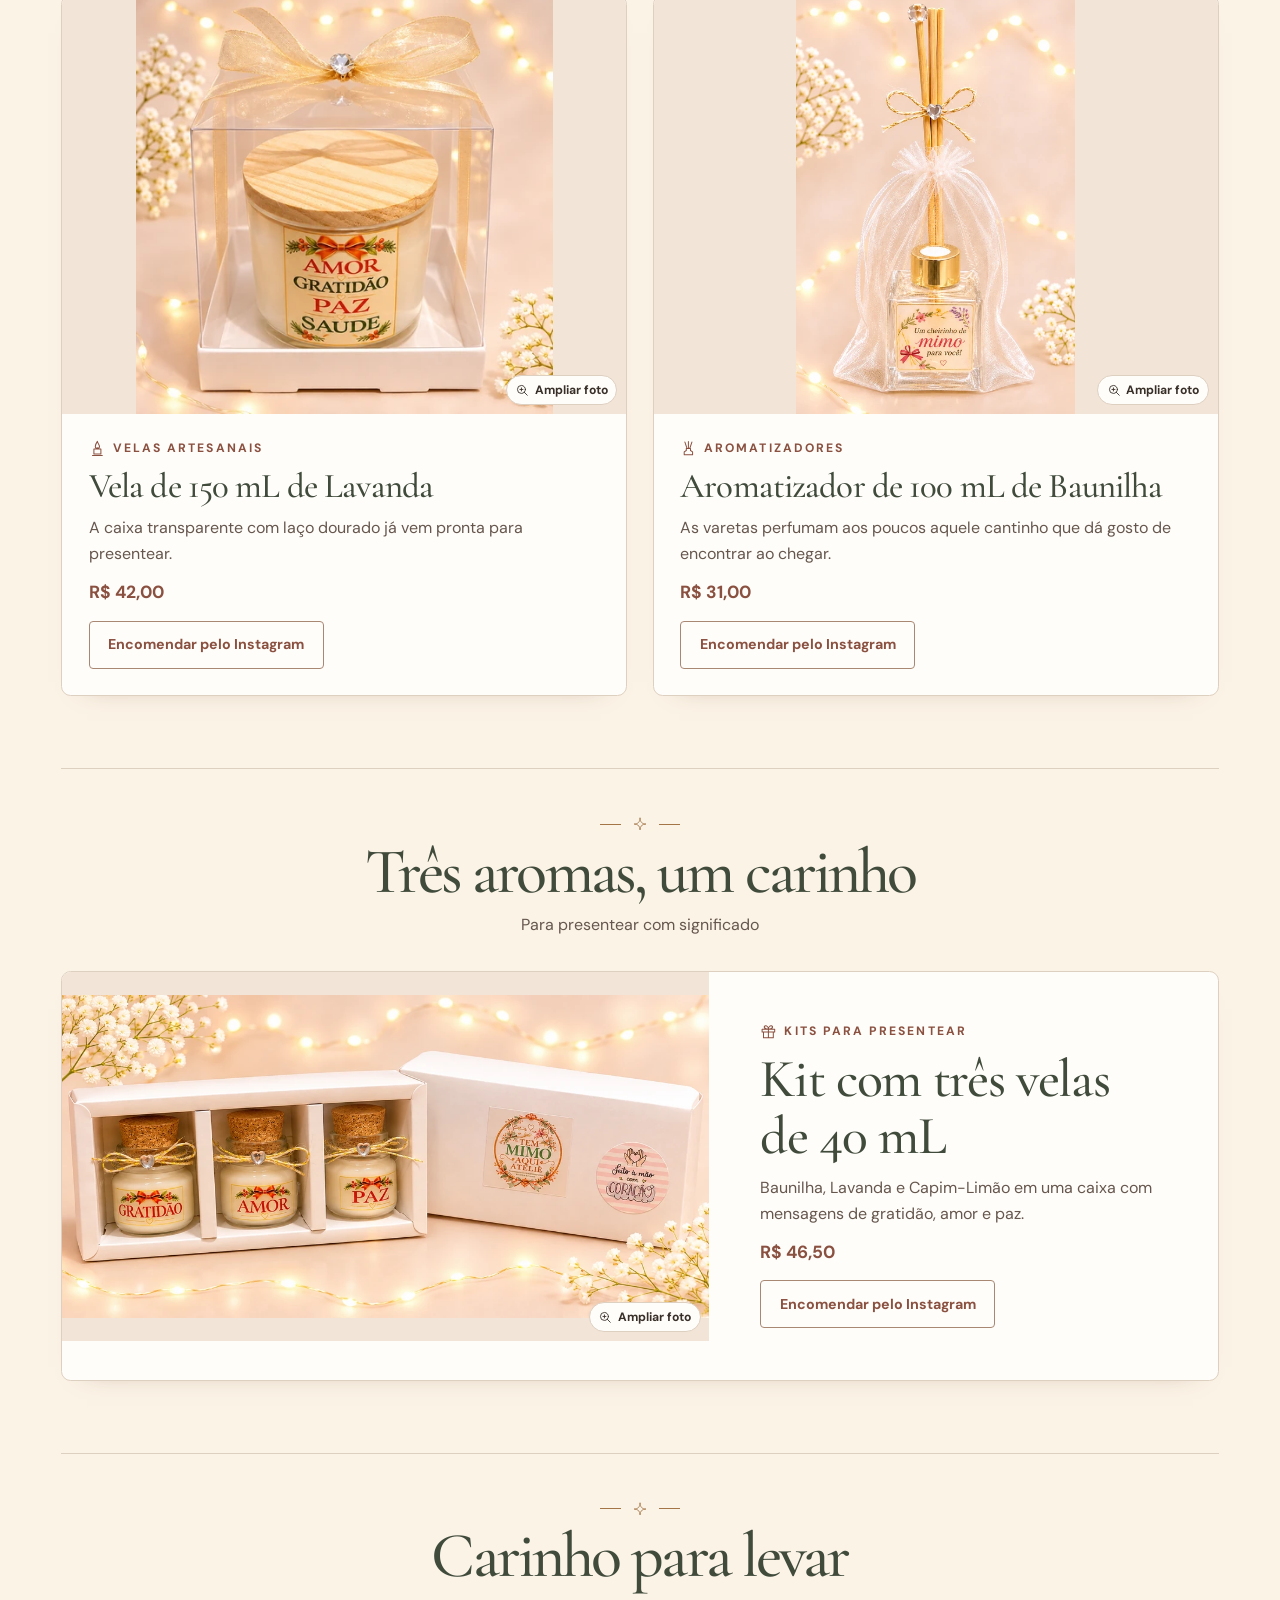
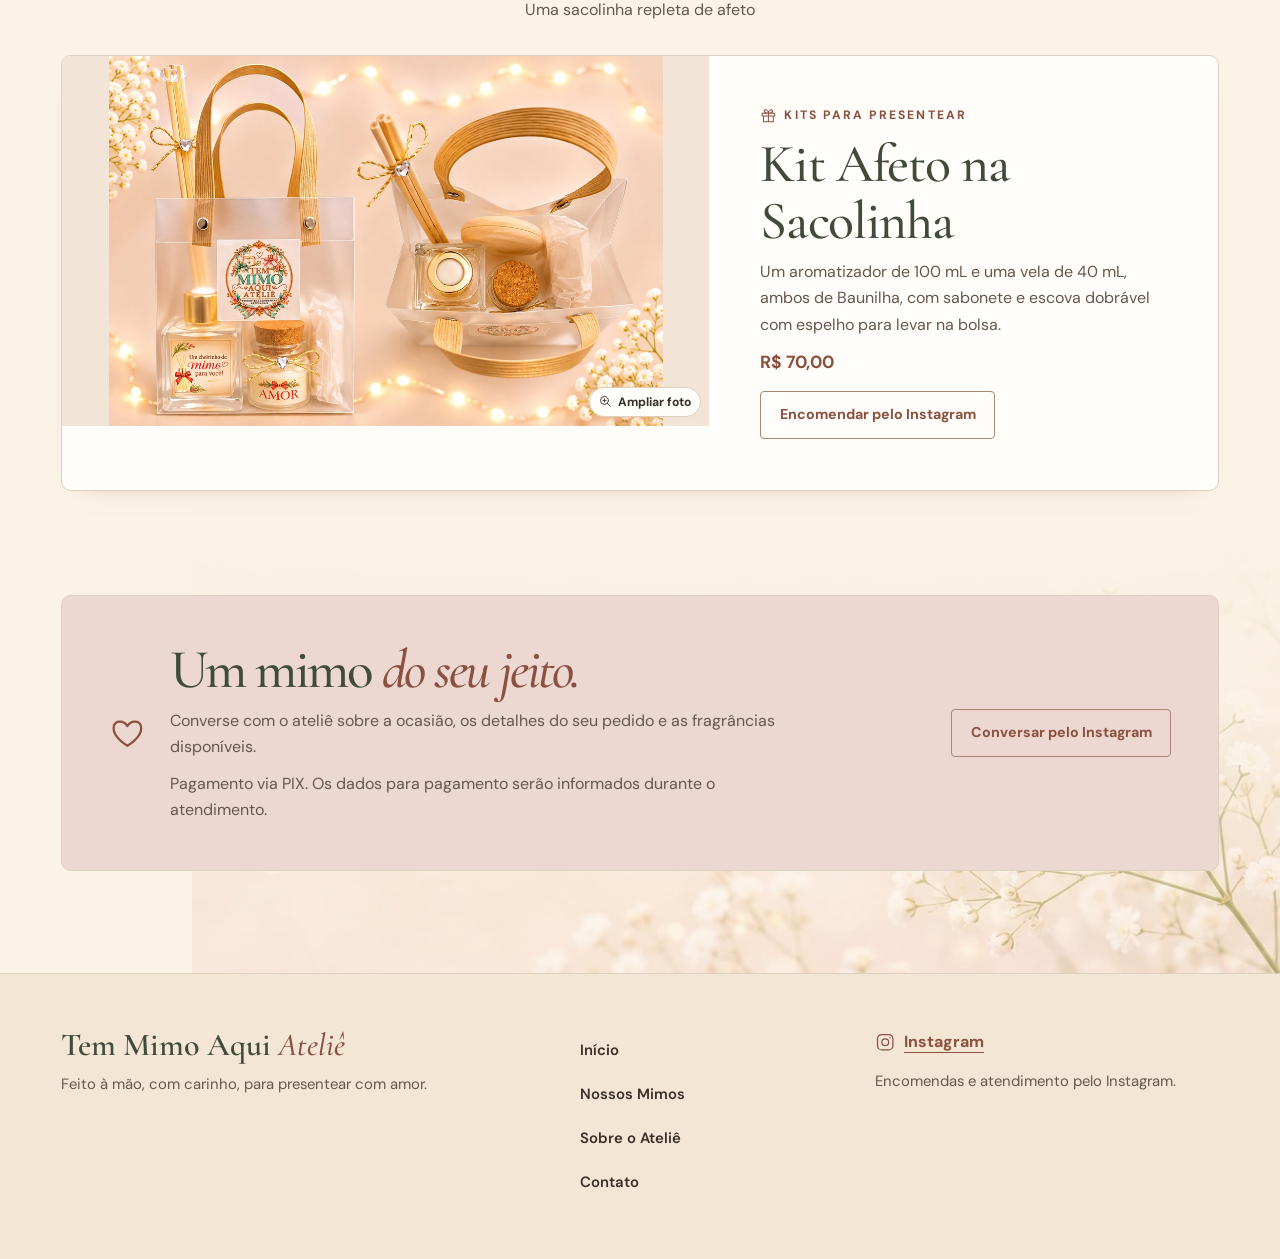
==== commit 9068e24b: "fix(website): refinar catálogo e ampliar fotos dos produtos" ====
--- a/website/catalogo.html
+++ b/website/catalogo.html
@@ -3,11 +3,11 @@
 <head>
   <meta charset="utf-8">
   <meta name="viewport" content="width=device-width, initial-scale=1">
-  <meta name="theme-color" content="#faf6f0">
+  <meta name="theme-color" content="#fbf3e6">
   <title>Nossos Mimos | Tem Mimo Aqui Ateliê</title>
-  <meta name="description" content="Conheça as velas artesanais, os aromatizadores, os kits para presentear e as lembrancinhas do Tem Mimo Aqui Ateliê.">
+  <meta name="description" content="Conheça as velas artesanais, os aromatizadores e os kits para presentear do Tem Mimo Aqui Ateliê.">
   <meta property="og:title" content="Nossos Mimos | Tem Mimo Aqui Ateliê">
-  <meta property="og:description" content="Conheça as velas artesanais, os aromatizadores, os kits para presentear e as lembrancinhas do Tem Mimo Aqui Ateliê.">
+  <meta property="og:description" content="Conheça as velas artesanais, os aromatizadores e os kits para presentear do Tem Mimo Aqui Ateliê.">
   <meta property="og:type" content="website">
   <meta property="og:locale" content="pt_BR">
   <meta property="og:site_name" content="Tem Mimo Aqui Ateliê">
@@ -25,7 +25,7 @@
   <!-- inicio:cabecalho -->
 <header class="site-header">
   <div class="wrap header-inner">
-    <a class="brand" href="index.html"><span class="brand-mark"><img src="assets/images/logo/logo.jpg" srcset="assets/images/logo/logo-220.webp 220w" sizes="66px" width="1254" height="1254" alt="" decoding="async"></span><span class="brand-name">Tem Mimo Aqui<span>Ateliê</span></span></a>
+    <a class="brand" href="index.html" aria-label="Tem Mimo Aqui Ateliê"><span class="brand-mark"><img src="assets/images/logo/logo.jpg" srcset="assets/images/logo/logo-220.webp 220w" sizes="66px" width="1254" height="1254" alt="" decoding="async"></span><span class="brand-name">Tem <em>Mimo</em> Aqui<span>Ateliê</span></span></a>
     <nav class="desktop-nav" aria-label="Navegação principal"><ul><li><a href="index.html">Início</a></li><li><a href="catalogo.html" aria-current="page">Nossos Mimos</a></li><li><a href="sobre.html">Sobre o Ateliê</a></li><li><a href="contato.html">Contato</a></li></ul></nav>
     <a class="button secondary desktop-order instagram" href="https://www.instagram.com/temmimoaqui.atelie/" target="_blank" rel="noopener noreferrer"><svg class="icon " aria-hidden="true"><use href="assets/icons/mimos.svg#instagram"></use></svg>Encomendar</a>
     <details class="mobile-nav">
@@ -50,7 +50,7 @@
 <section class="wrap catalog" aria-labelledby="colecao">
   <h2 class="sr-only" id="colecao">Coleção de mimos</h2>
   <!-- inicio:filtros -->
-<div class="filters" hidden role="group" aria-label="Filtrar por categoria" aria-controls="catalog-results"><button type="button" data-filter="todos" aria-pressed="true">Todos os mimos</button><button type="button" data-filter="velas" aria-pressed="false">Velas Artesanais</button><button type="button" data-filter="aromatizadores" aria-pressed="false">Aromatizadores</button><button type="button" data-filter="kits" aria-pressed="false">Kits para Presentear</button><button type="button" data-filter="lembrancinhas" aria-pressed="false">Lembrancinhas</button><button type="button" data-filter="colecoes" aria-pressed="false">Coleções Especiais</button></div><p class="sr-only" id="catalog-status" role="status"></p>
+<div class="filters" hidden role="group" aria-label="Filtrar por categoria" aria-controls="catalog-results"><button type="button" data-filter="todos" aria-pressed="true">Todos os mimos</button><button type="button" data-filter="velas" aria-pressed="false">Velas Artesanais</button><button type="button" data-filter="aromatizadores" aria-pressed="false">Aromatizadores</button><button type="button" data-filter="kits" aria-pressed="false">Kits para Presentear</button></div><p class="sr-only" id="catalog-status" role="status"></p>
 <!-- fim:filtros -->
   <!-- inicio:catalogo -->
 <div id="catalog-results"><section class="catalog-edition" data-edition aria-labelledby="pequenos-encantos">
@@ -60,33 +60,42 @@
     <p>Mini velas para iluminar gestos de carinho</p>
   </div>
   <div class="product-grid"><article class="product-card" data-category="velas" data-reveal>
-  <div class="product-media"><img src="assets/images/products/Cozy%20Handmade%20Candle%20Gift%20Set.png" srcset="assets/images/products/web/baunilha-480.webp 480w, assets/images/products/web/baunilha-1080.webp 1080w" sizes="(min-width: 80rem) 380px, (min-width: 62rem) 30vw, (min-width: 42rem) 45vw, 90vw" width="1536" height="1024" alt="Velas em potes com tampas de cortiça, incluindo uma com rótulo de baunilha." loading="lazy" decoding="async"></div>
+  <div class="product-media"><a class="photo-link" href="assets/images/products/Cozy%20Handmade%20Candle%20Gift%20Set.png" aria-label="Ampliar foto de Mini vela de Baunilha" data-photo-title="Mini vela de Baunilha">
+      <img src="assets/images/products/Cozy%20Handmade%20Candle%20Gift%20Set.png" srcset="assets/images/products/web/baunilha-480.webp 480w, assets/images/products/web/baunilha-1080.webp 1080w" sizes="(min-width: 80rem) 380px, (min-width: 62rem) 30vw, (min-width: 42rem) 45vw, 90vw" width="1536" height="1024" alt="Velas em potes com tampas de cortiça, incluindo uma com rótulo de Baunilha." loading="lazy" decoding="async">
+      <span class="photo-zoom" aria-hidden="true"><svg class="icon " aria-hidden="true"><use href="assets/icons/mimos.svg#zoom"></use></svg> Ampliar foto</span>
+    </a></div>
   <div class="product-copy">
     <p class="eyebrow product-category"><svg class="icon " aria-hidden="true"><use href="assets/icons/mimos.svg#candle"></use></svg>Velas Artesanais</p>
     <h3>Mini vela de Baunilha</h3>
-    <p class="product-description">Mini vela com aroma de baunilha.</p>
+    <p class="product-description">Um carinho em tamanho mini, para deixar junto de um bilhete ou na mesa de alguém querido.</p>
     <p class="price">R$ 15,00</p>
     <a class="button secondary product-order instagram" href="https://www.instagram.com/temmimoaqui.atelie/" target="_blank" rel="noopener noreferrer" aria-label="Encomendar pelo Instagram · Mini vela de Baunilha">Encomendar pelo Instagram</a>
   </div>
 </article>
 <article class="product-card" data-category="velas" data-reveal>
-  <div class="product-media"><img src="assets/images/products/Festive%20Lavender%20Favor%20Candle%20Collection.png" srcset="assets/images/products/web/lavanda-480.webp 480w, assets/images/products/web/lavanda-1080.webp 1080w" sizes="(min-width: 80rem) 380px, (min-width: 62rem) 30vw, (min-width: 42rem) 45vw, 90vw" width="1536" height="1024" alt="Velas para lembrancinha com tampas de cortiça, incluindo uma com rótulo de lavanda." loading="lazy" decoding="async"></div>
+  <div class="product-media"><a class="photo-link" href="assets/images/products/Festive%20Lavender%20Favor%20Candle%20Collection.png" aria-label="Ampliar foto de Mini vela de Lavanda" data-photo-title="Mini vela de Lavanda">
+      <img src="assets/images/products/Festive%20Lavender%20Favor%20Candle%20Collection.png" srcset="assets/images/products/web/lavanda-480.webp 480w, assets/images/products/web/lavanda-1080.webp 1080w" sizes="(min-width: 80rem) 380px, (min-width: 62rem) 30vw, (min-width: 42rem) 45vw, 90vw" width="1536" height="1024" alt="Velas para lembrancinha com tampas de cortiça, incluindo uma com rótulo de Lavanda." loading="lazy" decoding="async">
+      <span class="photo-zoom" aria-hidden="true"><svg class="icon " aria-hidden="true"><use href="assets/icons/mimos.svg#zoom"></use></svg> Ampliar foto</span>
+    </a></div>
   <div class="product-copy">
     <p class="eyebrow product-category"><svg class="icon " aria-hidden="true"><use href="assets/icons/mimos.svg#candle"></use></svg>Velas Artesanais</p>
     <h3>Mini vela de Lavanda</h3>
-    <p class="product-description">Mini vela com aroma de lavanda.</p>
+    <p class="product-description">Para iluminar uma pausa, com um livro aberto e tempo para mais uma página.</p>
     <p class="price">R$ 15,00</p>
     <a class="button secondary product-order instagram" href="https://www.instagram.com/temmimoaqui.atelie/" target="_blank" rel="noopener noreferrer" aria-label="Encomendar pelo Instagram · Mini vela de Lavanda">Encomendar pelo Instagram</a>
   </div>
 </article>
 <article class="product-card" data-category="velas" data-reveal>
-  <div class="product-media"><img src="assets/images/products/Cozy%20Handmade%20Candle%20Gift%20Set%281%29.png" srcset="assets/images/products/web/capim-limao-480.webp 480w, assets/images/products/web/capim-limao-1080.webp 1080w" sizes="(min-width: 80rem) 380px, (min-width: 62rem) 30vw, (min-width: 42rem) 45vw, 90vw" width="1536" height="1024" alt="Velas em potes com tampas de cortiça, incluindo uma com rótulo de capim-limão." loading="lazy" decoding="async"></div>
-  <div class="product-copy">
-    <p class="eyebrow product-category"><svg class="icon " aria-hidden="true"><use href="assets/icons/mimos.svg#candle"></use></svg>Velas Artesanais</p>
-    <h3>Mini vela de Capim-limão</h3>
-    <p class="product-description">Mini vela com aroma de capim-limão.</p>
+  <div class="product-media"><a class="photo-link" href="assets/images/products/Cozy%20Handmade%20Candle%20Gift%20Set%281%29.png" aria-label="Ampliar foto de Mini vela de Capim-Limão" data-photo-title="Mini vela de Capim-Limão">
+      <img src="assets/images/products/Cozy%20Handmade%20Candle%20Gift%20Set%281%29.png" srcset="assets/images/products/web/capim-limao-480.webp 480w, assets/images/products/web/capim-limao-1080.webp 1080w" sizes="(min-width: 80rem) 380px, (min-width: 62rem) 30vw, (min-width: 42rem) 45vw, 90vw" width="1536" height="1024" alt="Velas em potes com tampas de cortiça, incluindo uma com rótulo de Capim-Limão." loading="lazy" decoding="async">
+      <span class="photo-zoom" aria-hidden="true"><svg class="icon " aria-hidden="true"><use href="assets/icons/mimos.svg#zoom"></use></svg> Ampliar foto</span>
+    </a></div>
+  <div class="product-copy">
+    <p class="eyebrow product-category"><svg class="icon " aria-hidden="true"><use href="assets/icons/mimos.svg#candle"></use></svg>Velas Artesanais</p>
+    <h3>Mini vela de Capim-Limão</h3>
+    <p class="product-description">Uma lembrança delicada para marcar um encontro ou agradecer pela companhia.</p>
     <p class="price">R$ 15,00</p>
-    <a class="button secondary product-order instagram" href="https://www.instagram.com/temmimoaqui.atelie/" target="_blank" rel="noopener noreferrer" aria-label="Encomendar pelo Instagram · Mini vela de Capim-limão">Encomendar pelo Instagram</a>
+    <a class="button secondary product-order instagram" href="https://www.instagram.com/temmimoaqui.atelie/" target="_blank" rel="noopener noreferrer" aria-label="Encomendar pelo Instagram · Mini vela de Capim-Limão">Encomendar pelo Instagram</a>
   </div>
 </article></div>
 </section>
@@ -97,21 +106,27 @@
     <p>Detalhes que transformam o dia em um momento especial</p>
   </div>
   <div class="product-grid"><article class="product-card" data-category="velas" data-reveal>
-  <div class="product-media"><img src="assets/images/products/Elegant%20Candle%20Gift%20Box%20with%20Golden%20Bow.png" srcset="assets/images/products/web/vela-embalada-480.webp 480w, assets/images/products/web/vela-embalada-1080.webp 1080w" sizes="(min-width: 80rem) 380px, (min-width: 62rem) 30vw, (min-width: 42rem) 45vw, 90vw" width="1254" height="1254" alt="Vela com tampa de madeira em caixa transparente com laço dourado." loading="lazy" decoding="async"></div>
+  <div class="product-media product-media--square"><a class="photo-link" href="assets/images/products/Elegant%20Candle%20Gift%20Box%20with%20Golden%20Bow.png" aria-label="Ampliar foto de Vela de 150 mL de Lavanda" data-photo-title="Vela de 150 mL de Lavanda">
+      <img src="assets/images/products/Elegant%20Candle%20Gift%20Box%20with%20Golden%20Bow.png" srcset="assets/images/products/web/vela-embalada-480.webp 480w, assets/images/products/web/vela-embalada-1080.webp 1080w" sizes="(min-width: 80rem) 380px, (min-width: 62rem) 30vw, (min-width: 42rem) 45vw, 90vw" width="1254" height="1254" alt="Vela com tampa de madeira em caixa transparente com laço dourado." loading="lazy" decoding="async">
+      <span class="photo-zoom" aria-hidden="true"><svg class="icon " aria-hidden="true"><use href="assets/icons/mimos.svg#zoom"></use></svg> Ampliar foto</span>
+    </a></div>
   <div class="product-copy">
     <p class="eyebrow product-category"><svg class="icon " aria-hidden="true"><use href="assets/icons/mimos.svg#candle"></use></svg>Velas Artesanais</p>
     <h3>Vela de 150 mL de Lavanda</h3>
-    <p class="product-description">Vela artesanal com aroma de lavanda, apresentada em caixa com laço.</p>
+    <p class="product-description">A caixa transparente com laço dourado já vem pronta para presentear.</p>
     <p class="price">R$ 42,00</p>
     <a class="button secondary product-order instagram" href="https://www.instagram.com/temmimoaqui.atelie/" target="_blank" rel="noopener noreferrer" aria-label="Encomendar pelo Instagram · Vela de 150 mL de Lavanda">Encomendar pelo Instagram</a>
   </div>
 </article>
 <article class="product-card" data-category="aromatizadores" data-reveal>
-  <div class="product-media"><img src="assets/images/products/Elegant%20Mimo%20Reed%20Diffuser%20Gift.png" srcset="assets/images/products/web/aromatizador-480.webp 480w, assets/images/products/web/aromatizador-1024.webp 1024w" sizes="(min-width: 80rem) 380px, (min-width: 62rem) 30vw, (min-width: 42rem) 45vw, 90vw" width="1024" height="1536" alt="Frasco de aromatizador com varetas e laço dourado, em embalagem transparente." loading="lazy" decoding="async"></div>
+  <div class="product-media product-media--portrait"><a class="photo-link" href="assets/images/products/Elegant%20Mimo%20Reed%20Diffuser%20Gift.png" aria-label="Ampliar foto de Aromatizador de 100 mL de Baunilha" data-photo-title="Aromatizador de 100 mL de Baunilha">
+      <img src="assets/images/products/Elegant%20Mimo%20Reed%20Diffuser%20Gift.png" srcset="assets/images/products/web/aromatizador-480.webp 480w, assets/images/products/web/aromatizador-1024.webp 1024w" sizes="(min-width: 80rem) 380px, (min-width: 62rem) 30vw, (min-width: 42rem) 45vw, 90vw" width="1024" height="1536" alt="Frasco de aromatizador com varetas e laço dourado, em embalagem transparente." loading="lazy" decoding="async">
+      <span class="photo-zoom" aria-hidden="true"><svg class="icon " aria-hidden="true"><use href="assets/icons/mimos.svg#zoom"></use></svg> Ampliar foto</span>
+    </a></div>
   <div class="product-copy">
     <p class="eyebrow product-category"><svg class="icon " aria-hidden="true"><use href="assets/icons/mimos.svg#diffuser"></use></svg>Aromatizadores</p>
     <h3>Aromatizador de 100 mL de Baunilha</h3>
-    <p class="product-description">Aromatizador com varetas e fragrância de baunilha.</p>
+    <p class="product-description">As varetas perfumam aos poucos aquele cantinho que dá gosto de encontrar ao chegar.</p>
     <p class="price">R$ 31,00</p>
     <a class="button secondary product-order instagram" href="https://www.instagram.com/temmimoaqui.atelie/" target="_blank" rel="noopener noreferrer" aria-label="Encomendar pelo Instagram · Aromatizador de 100 mL de Baunilha">Encomendar pelo Instagram</a>
   </div>
@@ -124,11 +139,14 @@
     <p>Para presentear com significado</p>
   </div>
   <div class="product-grid"><article class="product-card" data-category="kits" data-reveal>
-  <div class="product-media"><img src="assets/images/products/Cozy%20Handmade%20Candle%20Gift%20Set%282%29.png" srcset="assets/images/products/web/tres-velas-480.webp 480w, assets/images/products/web/tres-velas-1080.webp 1080w" sizes="(min-width: 80rem) 650px, (min-width: 54rem) 51vw, 90vw" width="1774" height="887" alt="Três velas de tampa de cortiça alinhadas em uma caixa branca." loading="lazy" decoding="async"></div>
+  <div class="product-media"><a class="photo-link" href="assets/images/products/Cozy%20Handmade%20Candle%20Gift%20Set%282%29.png" aria-label="Ampliar foto de Kit com três velas de 40 mL" data-photo-title="Kit com três velas de 40 mL">
+      <img src="assets/images/products/Cozy%20Handmade%20Candle%20Gift%20Set%282%29.png" srcset="assets/images/products/web/tres-velas-480.webp 480w, assets/images/products/web/tres-velas-1080.webp 1080w" sizes="(min-width: 80rem) 650px, (min-width: 54rem) 51vw, 90vw" width="1774" height="887" alt="Três velas de tampa de cortiça alinhadas em uma caixa branca." loading="lazy" decoding="async">
+      <span class="photo-zoom" aria-hidden="true"><svg class="icon " aria-hidden="true"><use href="assets/icons/mimos.svg#zoom"></use></svg> Ampliar foto</span>
+    </a></div>
   <div class="product-copy">
     <p class="eyebrow product-category"><svg class="icon " aria-hidden="true"><use href="assets/icons/mimos.svg#gift"></use></svg>Kits para Presentear</p>
     <h3>Kit com três velas de 40 mL</h3>
-    <p class="product-description">Três velas artesanais nos aromas de baunilha, lavanda e capim-limão.</p>
+    <p class="product-description">Baunilha, Lavanda e Capim-Limão em uma caixa com mensagens de gratidão, amor e paz.</p>
     <p class="price">R$ 46,50</p>
     <a class="button secondary product-order instagram" href="https://www.instagram.com/temmimoaqui.atelie/" target="_blank" rel="noopener noreferrer" aria-label="Encomendar pelo Instagram · Kit com três velas de 40 mL">Encomendar pelo Instagram</a>
   </div>
@@ -141,11 +159,14 @@
     <p>Uma sacolinha repleta de afeto</p>
   </div>
   <div class="product-grid"><article class="product-card" data-category="kits" data-reveal>
-  <div class="product-media"><img src="assets/images/products/Ateli%C3%AA%20de%20Mimos%20Artesanais.png" srcset="assets/images/products/web/kits-480.webp 480w, assets/images/products/web/kits-1080.webp 1080w" sizes="(min-width: 80rem) 650px, (min-width: 54rem) 51vw, 90vw" width="1536" height="1024" alt="Conjuntos para presente em embalagens transparentes com alças douradas." loading="lazy" decoding="async"></div>
+  <div class="product-media"><a class="photo-link" href="assets/images/products/Ateli%C3%AA%20de%20Mimos%20Artesanais.png" aria-label="Ampliar foto de Kit Afeto na Sacolinha" data-photo-title="Kit Afeto na Sacolinha">
+      <img src="assets/images/products/Ateli%C3%AA%20de%20Mimos%20Artesanais.png" srcset="assets/images/products/web/kits-480.webp 480w, assets/images/products/web/kits-1080.webp 1080w" sizes="(min-width: 80rem) 650px, (min-width: 54rem) 51vw, 90vw" width="1536" height="1024" alt="Conjuntos para presente em embalagens transparentes com alças douradas." loading="lazy" decoding="async">
+      <span class="photo-zoom" aria-hidden="true"><svg class="icon " aria-hidden="true"><use href="assets/icons/mimos.svg#zoom"></use></svg> Ampliar foto</span>
+    </a></div>
   <div class="product-copy">
     <p class="eyebrow product-category"><svg class="icon " aria-hidden="true"><use href="assets/icons/mimos.svg#gift"></use></svg>Kits para Presentear</p>
     <h3>Kit Afeto na Sacolinha</h3>
-    <p class="product-description">Aromatizador de 100 mL e vela de 40 mL, ambos de baunilha, com escova dobrável com espelho e sabonete.</p>
+    <p class="product-description">Um aromatizador de 100 mL e uma vela de 40 mL, ambos de Baunilha, com sabonete e escova dobrável com espelho para levar na bolsa.</p>
     <p class="price">R$ 70,00</p>
     <a class="button secondary product-order instagram" href="https://www.instagram.com/temmimoaqui.atelie/" target="_blank" rel="noopener noreferrer" aria-label="Encomendar pelo Instagram · Kit Afeto na Sacolinha">Encomendar pelo Instagram</a>
   </div>
@@ -162,6 +183,17 @@
   </div>
 </section>
   </main>
+  <!-- inicio:ampliacao -->
+<dialog id="photo-dialog" class="photo-dialog" aria-labelledby="photo-title">
+  <div class="photo-dialog-header">
+    <h2 id="photo-title"></h2>
+    <form method="dialog">
+      <button type="submit" aria-label="Fechar foto ampliada" autofocus><svg class="icon " aria-hidden="true"><use href="assets/icons/mimos.svg#close"></use></svg></button>
+    </form>
+  </div>
+  <img alt="">
+</dialog>
+<!-- fim:ampliacao -->
   <!-- inicio:rodape -->
 <footer class="site-footer">
   <div class="wrap footer-grid">
--- a/website/css/styles.css
+++ b/website/css/styles.css
@@ -1,8 +1,8 @@
 :root {
   color-scheme: light;
-  --paper: #faf6f0;
+  --paper: #fbf3e6;
   --surface: #fffdf9;
-  --cream: #f1e6d8;
+  --cream: #f3e6d4;
   --rose: #ecd8d0;
   --champagne: #e9d8be;
   --gold: #a37547;
@@ -24,6 +24,12 @@
 button, summary { font: inherit; }
 [hidden] { display: none !important; }
 :focus-visible { outline: 3px solid var(--terra); outline-offset: 5px; }
+main {
+  background-image: url("../assets/images/decorative/fio-de-fada.webp"), url("../assets/images/decorative/mosquitinho.webp");
+  background-position: left top, right bottom;
+  background-repeat: no-repeat;
+  background-size: max(100%, 30rem) auto, min(100%, 68rem) auto;
+}
 main:focus { outline: none; }
 p, h1, h2, h3, figure { margin: 0; }
 h1, h2, h3, .hero-title { font-family: var(--serif); font-weight: 500; line-height: .99; color: var(--green); }
@@ -51,13 +57,18 @@
 .actions { display: flex; flex-wrap: wrap; gap: .7rem; }
 .actions .button { flex: 1 1 13rem; }
 
-.site-header { position: relative; z-index: 2; border-bottom: 1px solid var(--line); background: var(--surface); }
+.site-header { position: relative; z-index: 2; border-bottom: 1px solid var(--line); background: #fffaf2; }
 .header-inner { position: relative; display: flex; justify-content: space-between; align-items: center; gap: 1rem; min-height: 4.95rem; }
 .brand { display: inline-flex; align-items: center; gap: .7rem; text-decoration: none; flex: none; }
 .brand-mark { display: grid; place-items: center; inline-size: 3.25rem; block-size: 3.25rem; color: var(--terra); }
 .brand-mark img { width: 100%; height: 100%; object-fit: contain; }
-.brand-name { display: block; color: var(--green); font: 600 1.61rem/.95 var(--serif); white-space: nowrap; letter-spacing: -.035em; }
-.brand-name span { display: block; margin-top: .3rem; color: var(--terra); font: 700 .61rem/1 var(--sans); letter-spacing: .26em; text-transform: uppercase; }
+.brand-name { display: block; color: var(--green); font: 600 clamp(1.57rem, 3.5vw, 1.95rem)/.95 var(--serif); white-space: nowrap; letter-spacing: -.036em; }
+.brand-name em { font-weight: 600; }
+.brand-name span {
+  display: flex; align-items: center; justify-content: center; gap: .45rem;
+  margin-top: .15rem; color: var(--terra); font: italic 600 .97rem/1.05 var(--serif); letter-spacing: .045em;
+}
+.brand-name span::before, .brand-name span::after { width: 1rem; height: 1px; background: var(--gold); content: ""; }
 .desktop-nav, .desktop-order { display: none; }
 .site-header ul, .site-footer ul { padding: 0; margin: 0; list-style: none; }
 .site-header nav li a { font-weight: 600; color: var(--ink); text-decoration: none; }
@@ -93,8 +104,33 @@
 
 .product-grid { display: grid; gap: clamp(1rem, 2vw, 1.65rem); }
 .product-card { display: flex; min-width: 0; flex-direction: column; overflow: hidden; border: 1px solid var(--line); border-radius: var(--radius); background: var(--surface); box-shadow: 0 12px 26px -26px #77463299; }
-.product-media { display: grid; place-items: center; overflow: hidden; aspect-ratio: 1.35; min-width: 0; background: #f2e4d6; }
+.product-media { display: grid; grid-template: minmax(0, 1fr) / minmax(0, 1fr); overflow: hidden; aspect-ratio: 1.35; min-width: 0; background: #f2e4d6; }
+.photo-link { position: relative; display: block; }
+.photo-link:focus-visible { outline-offset: -4px; z-index: 1; }
 .product-media img { width: 100%; height: 100%; object-fit: contain; }
+.photo-zoom {
+  position: absolute; right: .55rem; bottom: .55rem; display: inline-flex; align-items: center; gap: .3rem;
+  padding: .25rem .54rem; color: var(--ink); background: var(--surface); border: 1px solid var(--line);
+  border-radius: 2rem; font-size: .76rem; font-weight: 700;
+}
+.photo-zoom .icon { width: .92rem; height: .92rem; }
+.photo-dialog {
+  width: min(69rem, 100% - 1rem); max-width: none; max-height: calc(100% - 1rem);
+  padding: .65rem; color: var(--ink); background: var(--surface); border: 1px solid var(--line); border-radius: var(--radius);
+}
+.photo-dialog::backdrop { background: #30291ee0; }
+.photo-dialog-header { display: flex; align-items: center; justify-content: space-between; gap: .6rem; padding: .15rem .2rem .6rem; }
+.photo-dialog-header h2 { font-size: clamp(1.4rem, 4vw, 2.4rem); letter-spacing: -.025em; }
+.photo-dialog-header button {
+  display: grid; width: 2.75rem; height: 2.75rem; place-items: center; color: var(--terra); background: var(--paper);
+  border: 1px solid var(--line); border-radius: .25rem; cursor: pointer;
+}
+.photo-dialog img { width: 100%; height: auto; max-height: 72vh; max-height: 72dvh; object-fit: contain; background: var(--cream); }
+@media (max-width: 41.99rem) {
+  .product-media { aspect-ratio: 3 / 2; }
+  .product-media--portrait { aspect-ratio: 4 / 5; }
+  .product-media--square { aspect-ratio: 1; }
+}
 .photo-placeholder { display: grid; width: 100%; height: 100%; min-height: 13rem; place-content: center; justify-items: center; gap: .65rem; padding: 1rem; color: var(--terra); text-align: center; }
 .photo-placeholder .icon { width: 2.3rem; height: 2.3rem; stroke-width: 1; }
 .photo-placeholder span { font-size: .84rem; font-weight: 600; }
--- a/website/css/animations.css
+++ b/website/css/animations.css
@@ -9,6 +9,7 @@
 .page-fallback-in main { animation: page-in 265ms var(--settle) both; }
 .mobile-nav[open] .mobile-panel { animation: menu-in 210ms var(--settle) both; }
 .contact-button { animation: contact-in 520ms var(--settle) both; }
+.photo-dialog[open] { animation: photo-in 245ms var(--settle) both; }
 .glimmer::before, .glimmer::after { animation: glimmer-in 3s ease-in-out both; }
 .glimmer::after { animation-delay: .45s; }
 
@@ -29,6 +30,7 @@
 @keyframes page-in { from { opacity: 0; transform: translateY(5px); } }
 @keyframes menu-in { from { opacity: 0; transform: translateY(-5px); } }
 @keyframes contact-in { from { opacity: 0; transform: translateY(6px); } }
+@keyframes photo-in { from { opacity: 0; transform: scale(.97); } }
 @keyframes glimmer-in { from { opacity: .15; } 55% { opacity: .85; } to { opacity: .45; } }
 @keyframes filter-away { to { opacity: .27; } }
 @keyframes filter-in { from { opacity: .6; } }
